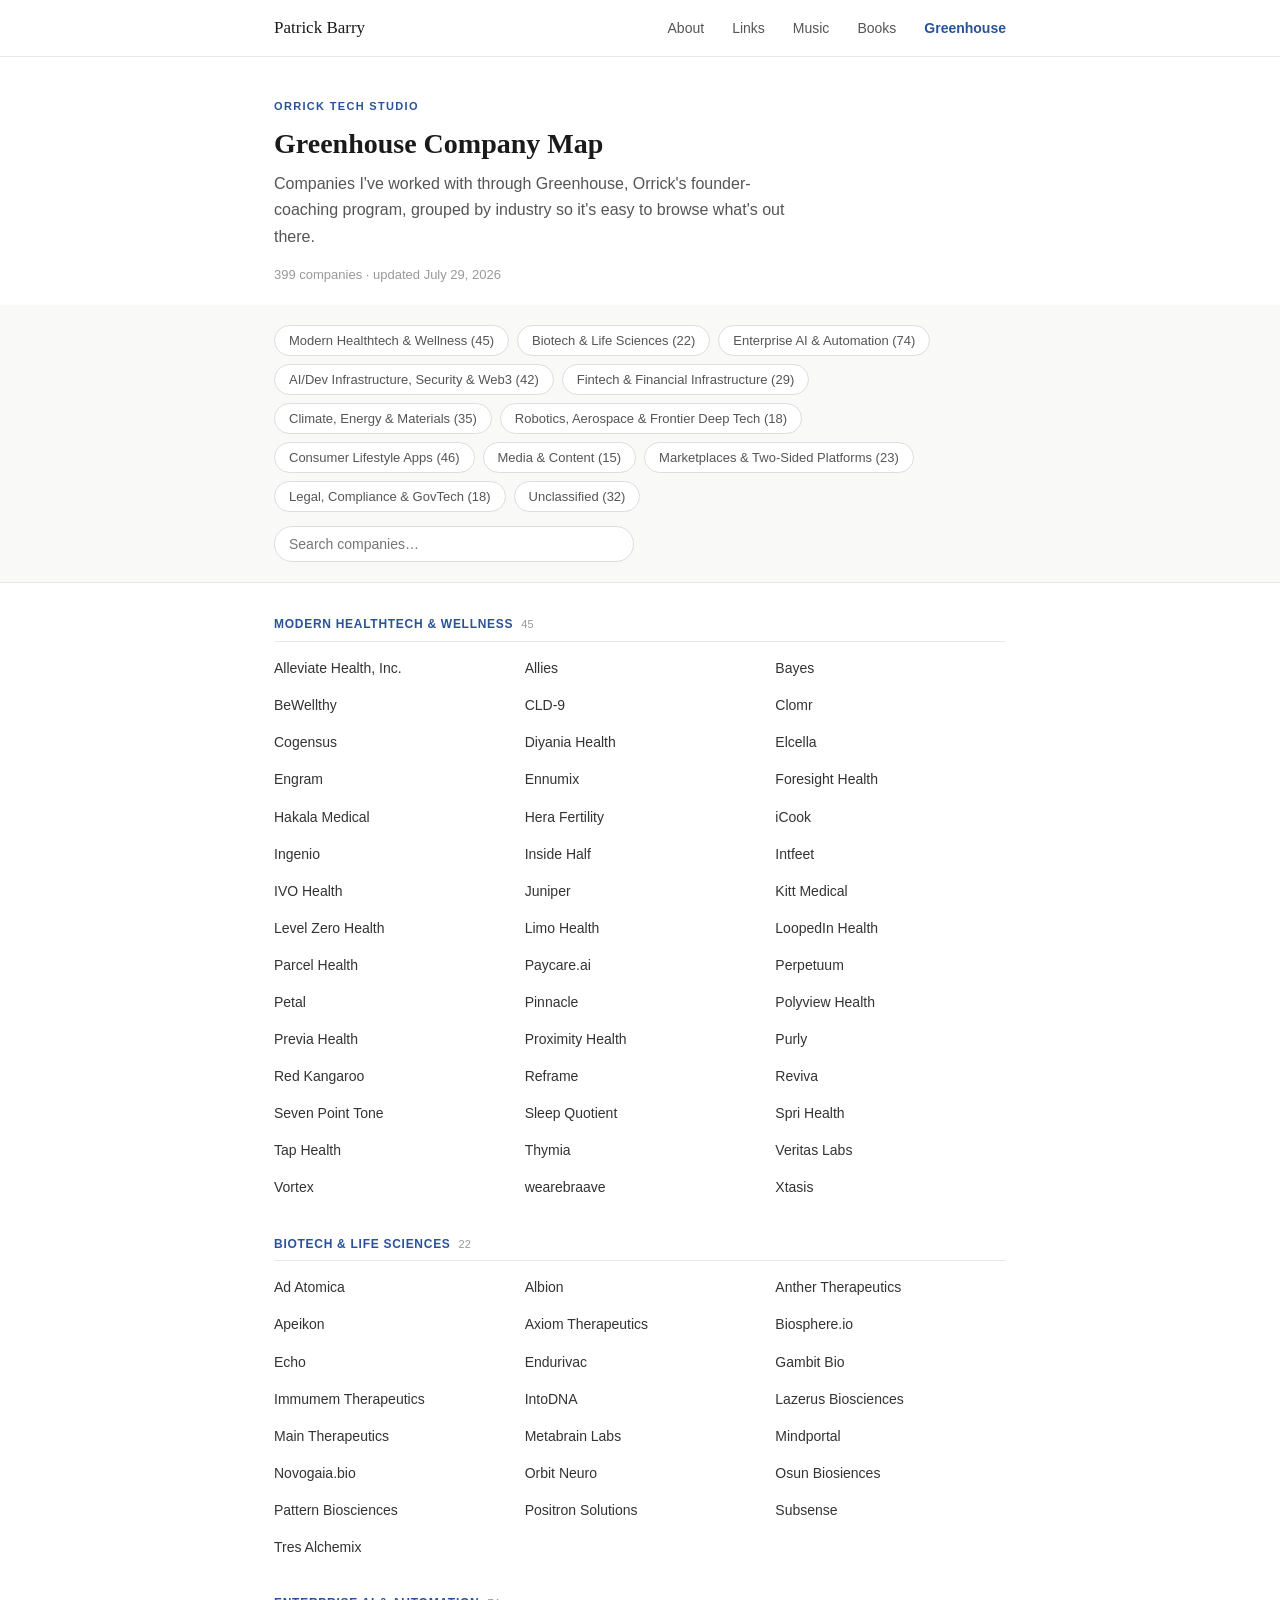
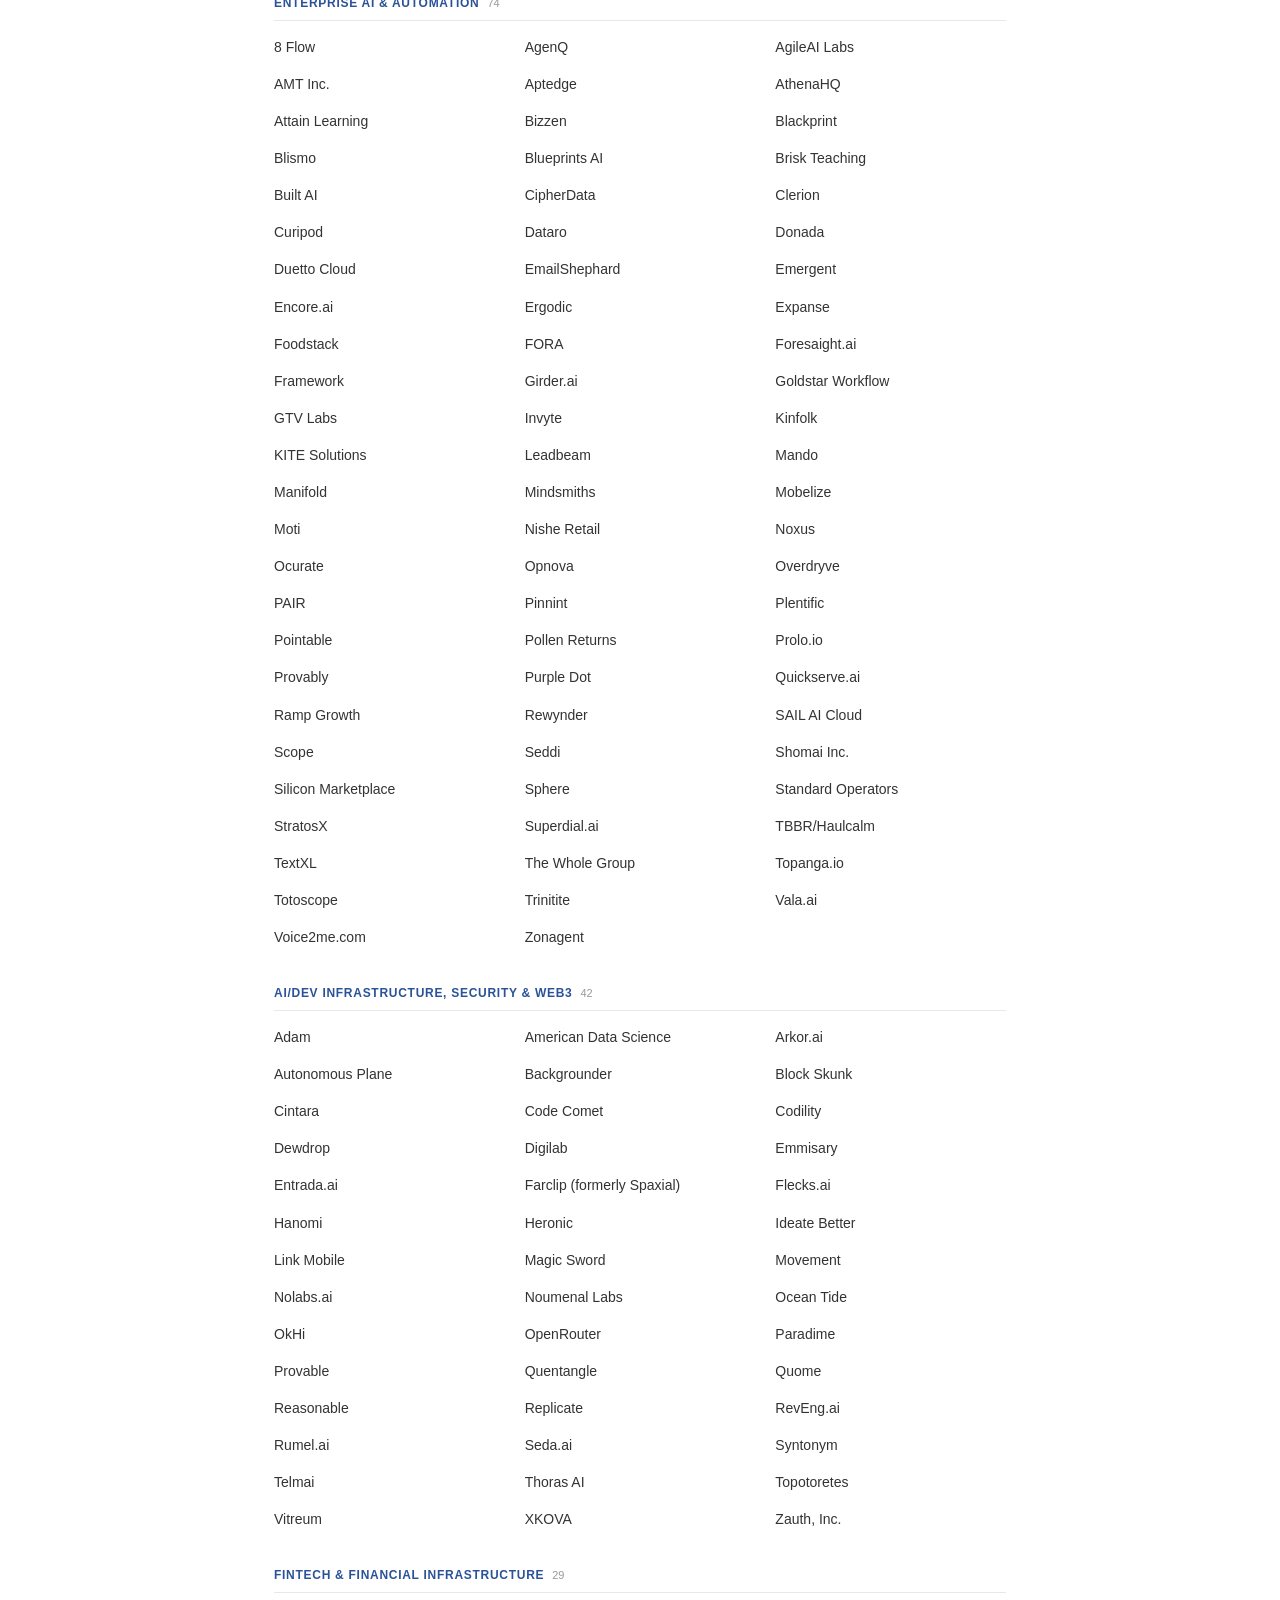
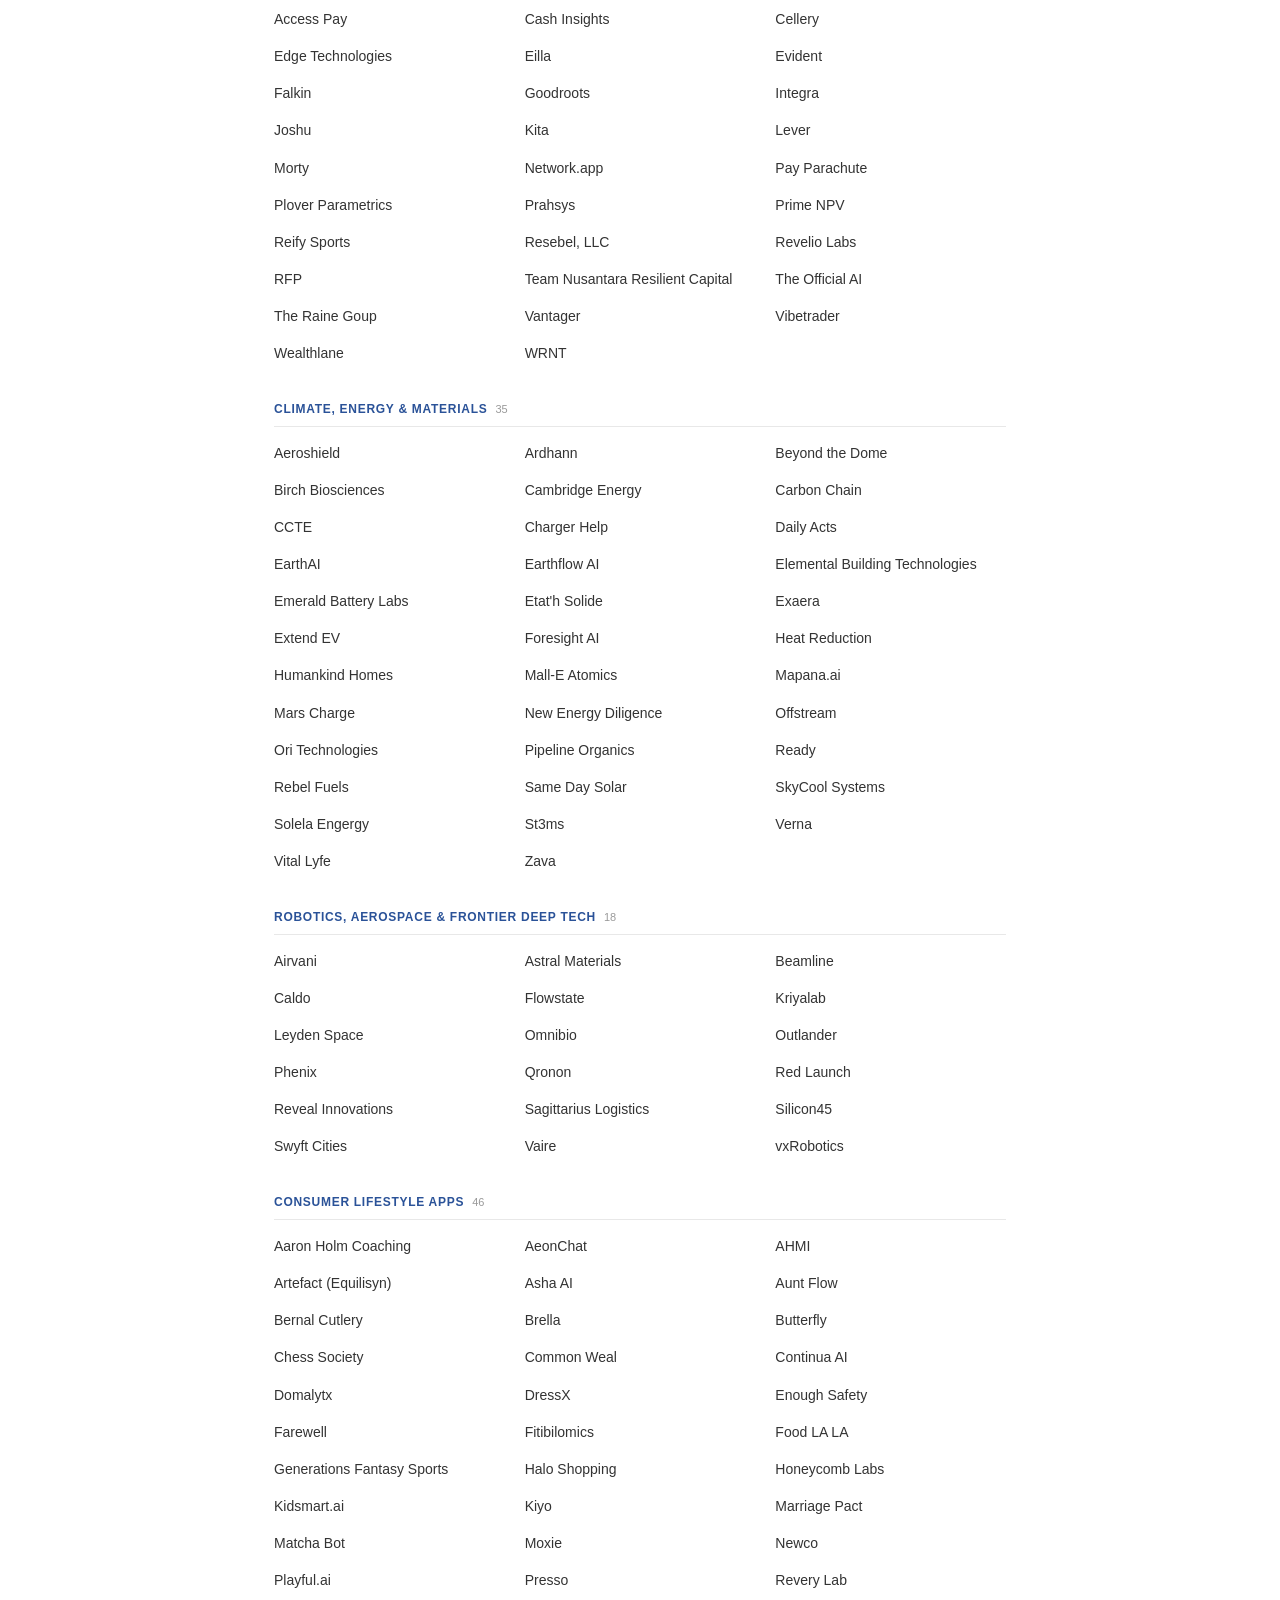
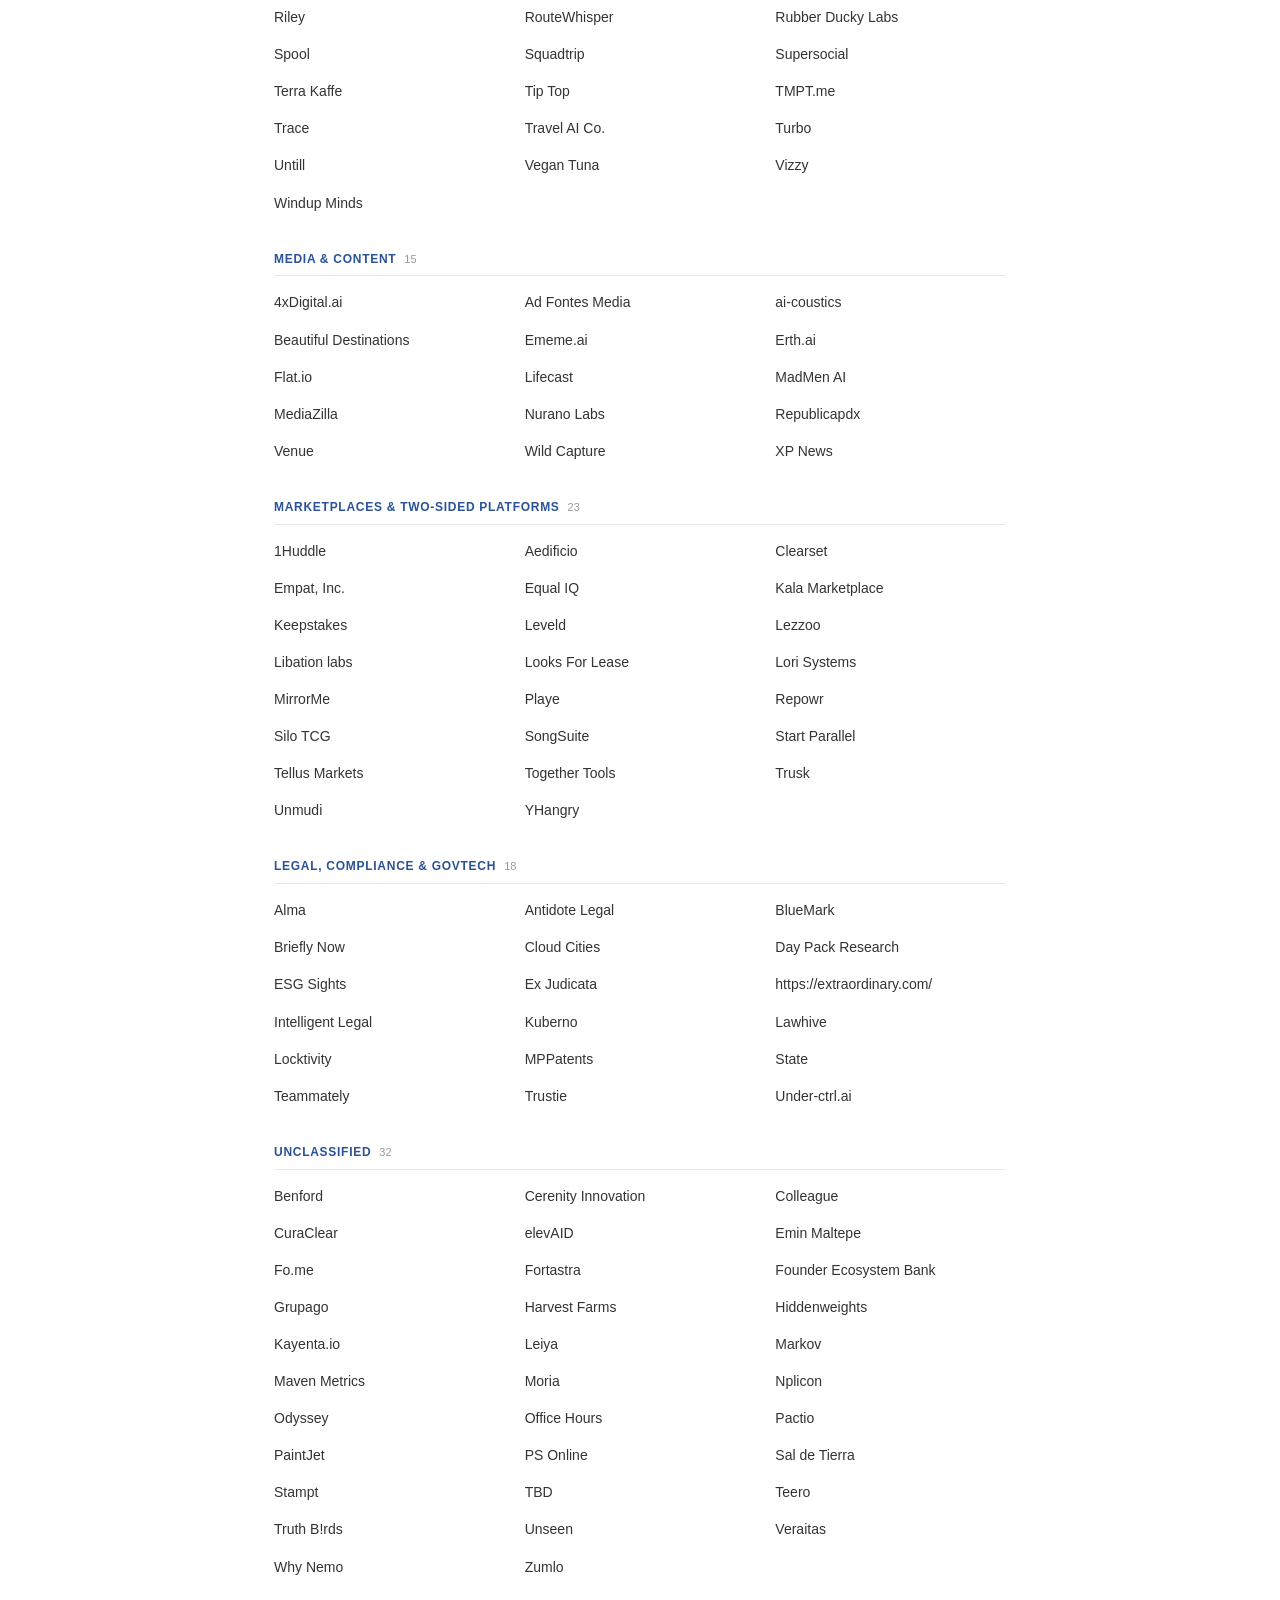
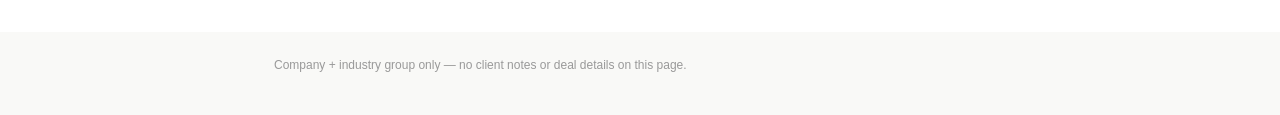
==== greenhouse.html @ a383144b "Add Greenhouse Company Map page Browsable, filterable list of Greenhouse portfolio companies by indu" ====
<!DOCTYPE html>
<html lang="en">
<head>
  <meta charset="UTF-8" />
  <meta name="viewport" content="width=device-width, initial-scale=1.0" />
  <meta name="description" content="Companies from Orrick's Greenhouse founder-coaching program, grouped by industry — maintained by Patrick Barry." />
  <title>Greenhouse Company Map — Patrick Barry</title>
  <link rel="icon" type="image/svg+xml" href="favicon.svg" />
  <link rel="stylesheet" href="css/styles.css" />
  <link rel="stylesheet" href="css/greenhouse.css" />
</head>
<body>

  <!-- ─── Navigation ──────────────────────────────────────────────────────── -->
  <nav class="site-nav">
    <div class="nav-inner">
      <a href="index.html#hero" class="nav-name">Patrick Barry</a>
      <ul class="nav-links">
        <li><a href="index.html#about">About</a></li>
        <li><a href="index.html#content-links">Links</a></li>
        <li><a href="index.html#content-music">Music</a></li>
        <li><a href="index.html#content-books">Books</a></li>
        <li><a href="greenhouse.html" class="nav-active">Greenhouse</a></li>
      </ul>
    </div>
  </nav>

  <!-- ─── Header ──────────────────────────────────────────────────────────── -->
  <section id="gh-hero">
    <div class="container">
      <p class="section-label">Orrick Tech Studio</p>
      <h1 class="section-title gh-title">Greenhouse Company Map</h1>
      <p class="gh-lede">
        Companies I've worked with through Greenhouse, Orrick's founder-coaching program,
        grouped by industry so it's easy to browse what's out there.
      </p>
      <p class="gh-meta">
        <span id="ghCount">—</span> companies &middot; updated <span id="ghUpdated">—</span>
      </p>
    </div>
  </section>

  <!-- ─── Filters ─────────────────────────────────────────────────────────── -->
  <section id="gh-filters">
    <div class="container">
      <div class="gh-pills" id="ghPills"></div>
      <input type="text" id="ghSearch" class="gh-search" placeholder="Search companies…" autocomplete="off" />
    </div>
  </section>

  <!-- ─── List ────────────────────────────────────────────────────────────── -->
  <section id="gh-list-section">
    <div class="container">
      <div id="ghList" class="gh-list"></div>
      <p id="ghEmpty" class="gh-empty" hidden>No companies match.</p>
    </div>
  </section>

  <footer class="gh-footer">
    <div class="container">
      <p>Company + industry group only — no client notes or deal details on this page.</p>
    </div>
  </footer>

  <script src="js/greenhouse.js"></script>
</body>
</html>
---- css/styles.css ----
/* ─── Reset & Base ─────────────────────────────────────────────────────────── */

*, *::before, *::after {
  box-sizing: border-box;
  margin: 0;
  padding: 0;
}

html {
  scroll-behavior: smooth;
}

body {
  font-family: -apple-system, BlinkMacSystemFont, 'Segoe UI', Helvetica, Arial, sans-serif;
  font-size: 16px;
  line-height: 1.65;
  color: #555;
  background: #ffffff;
  -webkit-font-smoothing: antialiased;
}

a {
  color: #2a5298;
  text-decoration: none;
}

a:hover {
  text-decoration: underline;
}

img {
  display: block;
  max-width: 100%;
}

/* ─── Typography ────────────────────────────────────────────────────────────── */

h1, h2, h3 {
  font-family: Georgia, 'Times New Roman', serif;
  color: #1a1a1a;
  line-height: 1.2;
}

/* ─── Layout Helpers ────────────────────────────────────────────────────────── */

.container {
  max-width: 780px;
  margin: 0 auto;
  padding: 0 24px;
}

section {
  padding: 32px 0;
}

section:nth-child(even) {
  background: #f9f9f7;
}

.section-label {
  font-size: 11px;
  font-weight: 600;
  letter-spacing: 0.12em;
  text-transform: uppercase;
  color: #2a5298;
  margin-bottom: 12px;
}

.section-title {
  font-size: 28px;
  font-family: Georgia, 'Times New Roman', serif;
  color: #1a1a1a;
  margin-bottom: 24px;
}

/* ─── Navigation ────────────────────────────────────────────────────────────── */

.site-nav {
  position: sticky;
  top: 0;
  z-index: 100;
  background: rgba(255, 255, 255, 0.95);
  backdrop-filter: blur(8px);
  -webkit-backdrop-filter: blur(8px);
  border-bottom: 1px solid #e8e8e8;
}

.nav-inner {
  max-width: 780px;
  margin: 0 auto;
  padding: 0 24px;
  height: 56px;
  display: flex;
  align-items: center;
  justify-content: space-between;
}

.nav-name {
  font-family: Georgia, 'Times New Roman', serif;
  font-size: 17px;
  color: #1a1a1a;
  font-weight: normal;
  text-decoration: none;
}

.nav-name:hover {
  text-decoration: none;
  color: #2a5298;
}

.nav-links {
  display: flex;
  gap: 28px;
  list-style: none;
}

.nav-links a {
  font-size: 14px;
  color: #555;
  text-decoration: none;
  transition: color 0.15s;
}

.nav-links a:hover {
  color: #2a5298;
  text-decoration: none;
}

/* ─── Hero ──────────────────────────────────────────────────────────────────── */

#hero {
  background: #ffffff;
  padding: 40px 0 28px;
}

.hero-inner {
  max-width: 780px;
  margin: 0 auto;
  padding: 0 24px;
  display: flex;
  align-items: center;
  gap: 48px;
}

.hero-photo {
  width: 140px;
  height: 140px;
  border-radius: 50%;
  object-fit: cover;
  object-position: top center;
  flex-shrink: 0;
  border: 3px solid #e8e8e8;
}

.hero-text h1 {
  font-size: 42px;
  font-family: Georgia, 'Times New Roman', serif;
  color: #1a1a1a;
  margin-bottom: 8px;
  font-weight: normal;
}

.hero-tagline {
  font-size: 18px;
  color: #2a5298;
  font-style: italic;
  margin-bottom: 12px;
  font-family: Georgia, 'Times New Roman', serif;
}

.hero-role {
  font-size: 15px;
  color: #777;
  margin-bottom: 20px;
}

.hero-links {
  display: flex;
  gap: 16px;
  flex-wrap: wrap;
}

.btn {
  display: inline-flex;
  align-items: center;
  gap: 6px;
  padding: 8px 18px;
  border-radius: 6px;
  font-size: 14px;
  font-weight: 500;
  text-decoration: none;
  transition: all 0.15s;
  cursor: pointer;
  border: none;
}

.btn-primary {
  background: #2a5298;
  color: #ffffff;
}

.btn-primary:hover {
  background: #1e3d72;
  text-decoration: none;
  color: #ffffff;
}

.btn-outline {
  background: transparent;
  color: #2a5298;
  border: 1px solid #2a5298;
}

.btn-outline:hover {
  background: #2a5298;
  color: #ffffff;
  text-decoration: none;
}

.btn-qr {
  background: transparent;
  color: #2a5298;
  border: 1px dashed #2a5298;
  font-family: inherit;
}

.btn-qr:hover {
  background: #2a5298;
  color: #ffffff;
  border-style: solid;
}

/* ─── QR Modal ───────────────────────────────────────────────────────────────── */

.qr-overlay {
  position: fixed;
  inset: 0;
  background: rgba(0, 0, 0, 0.55);
  display: flex;
  align-items: center;
  justify-content: center;
  z-index: 1000;
}

.qr-overlay[hidden] { display: none; }

.qr-modal {
  background: #fff;
  border-radius: 12px;
  padding: 28px 32px 24px;
  display: flex;
  flex-direction: column;
  align-items: center;
  gap: 14px;
  position: relative;
  box-shadow: 0 16px 48px rgba(0,0,0,0.22);
}

.qr-close {
  position: absolute;
  top: 10px;
  right: 14px;
  background: none;
  border: none;
  font-size: 16px;
  color: #aaa;
  cursor: pointer;
  line-height: 1;
  padding: 4px;
}

.qr-close:hover { color: #333; }

.qr-label {
  font-size: 13px;
  color: #888;
  letter-spacing: 0.02em;
}

/* ─── About ─────────────────────────────────────────────────────────────────── */

#about p {
  font-size: 16px;
  line-height: 1.8;
  color: #555;
  margin-bottom: 18px;
  max-width: 680px;
}

#about p:last-child {
  margin-bottom: 0;
}

/* ─── Current Work ──────────────────────────────────────────────────────────── */

.work-card {
  background: #ffffff;
  border: 1px solid #e8e8e8;
  border-radius: 10px;
  padding: 32px;
  max-width: 620px;
}

.work-card-title {
  font-family: Georgia, 'Times New Roman', serif;
  font-size: 22px;
  color: #1a1a1a;
  margin-bottom: 6px;
}

.work-card-subtitle {
  font-size: 14px;
  color: #2a5298;
  margin-bottom: 16px;
  font-weight: 500;
}

.work-card-body {
  font-size: 15px;
  line-height: 1.75;
  color: #555;
  margin-bottom: 20px;
}

.work-stats {
  display: flex;
  gap: 32px;
  margin-bottom: 24px;
  flex-wrap: wrap;
}

.stat {
  text-align: left;
}

.stat-number {
  font-family: Georgia, 'Times New Roman', serif;
  font-size: 24px;
  color: #1a1a1a;
  line-height: 1;
  margin-bottom: 2px;
}

.stat-label {
  font-size: 12px;
  color: #999;
  text-transform: uppercase;
  letter-spacing: 0.05em;
}

/* ─── Career Timeline ───────────────────────────────────────────────────────── */

.timeline {
  position: relative;
  max-width: 620px;
}

.timeline::before {
  content: '';
  position: absolute;
  left: 7px;
  top: 8px;
  bottom: 8px;
  width: 1px;
  background: #e8e8e8;
}

.timeline-item {
  display: flex;
  gap: 24px;
  margin-bottom: 32px;
  position: relative;
}

.timeline-item:last-child {
  margin-bottom: 0;
}

.timeline-dot {
  width: 15px;
  height: 15px;
  border-radius: 50%;
  background: #ffffff;
  border: 2px solid #2a5298;
  flex-shrink: 0;
  margin-top: 3px;
  position: relative;
  z-index: 1;
}

.timeline-dot.current {
  background: #2a5298;
}

.timeline-content {
  padding-top: 0;
}

.timeline-item {
  cursor: pointer;
}

.timeline-header {
  display: flex;
  align-items: baseline;
  gap: 6px;
  margin-bottom: 2px;
}

.timeline-role {
  font-size: 15px;
  font-weight: 600;
  color: #1a1a1a;
}

.timeline-arrow {
  font-size: 10px;
  color: #bbb;
  transition: transform 0.2s ease;
  display: inline-block;
  flex-shrink: 0;
}

.timeline-item.open .timeline-arrow {
  transform: rotate(90deg);
  color: #2a5298;
}

.timeline-company {
  font-size: 14px;
  color: #2a5298;
  margin-bottom: 3px;
}

.timeline-period {
  font-size: 13px;
  color: #aaa;
  margin-bottom: 0;
}

.timeline-detail {
  display: none;
  margin-top: 8px;
}

.timeline-item.open .timeline-detail {
  display: block;
}

.timeline-note {
  font-size: 14px;
  color: #777;
  line-height: 1.6;
}

/* Education section divider */
.timeline-divider {
  font-size: 11px;
  font-weight: 600;
  letter-spacing: 0.08em;
  text-transform: uppercase;
  color: #bbb;
  margin: 8px 0 24px 39px;
}

/* Education dots — lighter style */
.timeline-dot-edu {
  background: #ffffff;
  border-color: #bbb;
}

/* Collapsed state — hide career items 4+ and all education */
.timeline-collapsed .timeline-item:nth-child(n+4) {
  display: none;
}

.timeline-collapsed .timeline-divider {
  display: none;
}

.timeline-toggle {
  background: none;
  border: none;
  padding: 12px 0 0;
  font-size: 13px;
  color: #2a5298;
  cursor: pointer;
  font-family: -apple-system, BlinkMacSystemFont, 'Segoe UI', Helvetica, Arial, sans-serif;
  font-weight: 500;
}

.timeline-toggle:hover {
  text-decoration: underline;
}

/* ─── Content section (editorial grid) ────────────────────────────────────── */

/* Mobile section-jump pills */
.section-jump {
  display: none;
  gap: 8px;
  margin-bottom: 28px;
  overflow-x: auto;
  -webkit-overflow-scrolling: touch;
  padding-bottom: 2px;
  scroll-snap-type: x mandatory;
}
.section-jump::-webkit-scrollbar { display: none; }

.jump-pill {
  display: inline-flex;
  align-items: center;
  gap: 5px;
  padding: 7px 14px;
  border-radius: 20px;
  border: 1px solid #ddd;
  background: #fff;
  font-size: 13px;
  font-weight: 500;
  color: #555;
  white-space: nowrap;
  text-decoration: none;
  flex-shrink: 0;
  transition: border-color .15s, color .15s;
  scroll-snap-align: start;
}
.jump-pill:hover { border-color: #2a5298; color: #2a5298; text-decoration: none; }

@media (max-width: 720px) {
  .section-jump { display: flex; }
}

/* Link hero */
.link-hero {
  padding: 28px 0 24px;
  border-bottom: 2px solid #1a1a1a;
  margin-bottom: 36px;
}
.link-hero-kicker {
  font-size: 11px;
  font-weight: 600;
  letter-spacing: .08em;
  text-transform: uppercase;
  color: #2a5298;
  margin-bottom: 8px;
}
.link-hero-title {
  font-family: Georgia, 'Times New Roman', serif;
  font-size: 26px;
  line-height: 1.25;
  margin-bottom: 10px;
  max-width: 680px;
}
.link-hero-title a {
  color: #1a1a1a;
}
.link-hero-title a:hover {
  color: #2a5298;
  text-decoration: none;
}
.link-hero-desc {
  font-size: 15px;
  color: #666;
  line-height: 1.6;
  max-width: 560px;
  margin-bottom: 8px;
  font-style: italic;
}
.link-hero-meta {
  font-size: 12px;
  color: #bbb;
}

/* Three-column content grid */
.content-grid {
  display: grid;
  grid-template-columns: 5fr 3fr 3fr;
  gap: 0 48px;
}

.content-col-side {
  border-left: 1px solid #e8e8e8;
  padding-left: 48px;
}

.section-title-sm {
  font-family: Georgia, 'Times New Roman', serif;
  font-size: 18px;
  color: #1a1a1a;
  margin-bottom: 20px;
}

@media (max-width: 720px) {
  .content-grid {
    grid-template-columns: 1fr;
    gap: 40px 0;
  }
  .content-col-side {
    border-left: none;
    padding-left: 0;
    border-top: 1px solid #e8e8e8;
    padding-top: 32px;
  }
  .link-hero-title { font-size: 20px; }
}

/* Album art grid */
.album-art-grid {
  display: grid;
  grid-template-columns: repeat(2, 1fr);
  gap: 5px;
  margin-bottom: 12px;
}
.album-art-cell {
  position: relative;
  aspect-ratio: 1;
  overflow: hidden;
  border-radius: 3px;
  display: block;
}
.album-art-cell img {
  width: 100%;
  height: 100%;
  object-fit: cover;
  display: block;
}
.album-art-placeholder {
  width: 100%;
  height: 100%;
  background: #eee;
  display: flex;
  align-items: center;
  justify-content: center;
  font-size: 20px;
  color: #aaa;
}
.album-art-hover {
  position: absolute;
  inset: 0;
  background: rgba(0,0,0,.72);
  opacity: 0;
  transition: opacity .15s;
  display: flex;
  flex-direction: column;
  justify-content: flex-end;
  padding: 8px;
}
.album-art-cell:hover .album-art-hover { opacity: 1; }
.album-art-track {
  font-size: 11px;
  font-weight: 600;
  color: #fff;
  line-height: 1.3;
  display: block;
}
.album-art-artist {
  font-size: 10px;
  color: #ccc;
  display: block;
}

/* Music range switcher */
.music-range-switcher {
  display: flex;
  align-items: center;
  gap: 6px;
  flex-wrap: wrap;
  margin-top: 4px;
}
.music-range-btn {
  background: none;
  border: none;
  font-size: 12px;
  color: #aaa;
  cursor: pointer;
  padding: 0;
  font-family: inherit;
  transition: color .15s;
}
.music-range-btn:hover { color: #2a5298; }
.music-range-btn.active { color: #1a1a1a; font-weight: 600; }
.music-range-sep { font-size: 11px; color: #ddd; }

/* Books library CTA */
.bookish-link {
  display: inline-block;
  margin-top: 16px;
  font-size: 13px;
  color: #2a5298;
  border: 1px solid #2a5298;
  border-radius: 5px;
  padding: 8px 14px;
  transition: background .15s, color .15s;
}
.bookish-link:hover {
  background: #2a5298;
  color: #fff;
  text-decoration: none;
}

/* ─── Links ─────────────────────────────────────────────────────────────────── */

.links-collapsed .link-item:nth-child(n+6) {
  display: none;
}

.links-toggle {
  background: none;
  border: none;
  padding: 12px 0 0;
  font-size: 13px;
  color: #2a5298;
  cursor: pointer;
  font-family: -apple-system, BlinkMacSystemFont, 'Segoe UI', Helvetica, Arial, sans-serif;
  font-weight: 500;
}

.links-toggle:hover {
  text-decoration: underline;
}

.links-list {
  display: flex;
  flex-direction: column;
  gap: 0;
  max-width: 620px;
}

.link-item {
  display: flex;
  align-items: flex-start;
  gap: 16px;
  padding: 20px 0;
  border-bottom: 1px solid #e8e8e8;
}

.links-list .link-item:first-child {
  border-top: 1px solid #e8e8e8;
}

.link-body {
  flex: 1;
  min-width: 0;
}

.link-title {
  font-size: 15px;
  font-weight: 600;
  color: #2a5298;
  text-decoration: none;
  display: block;
  margin-bottom: 3px;
}

.link-title:hover {
  text-decoration: underline;
}

.link-description {
  font-size: 14px;
  color: #777;
  line-height: 1.5;
}

.link-meta {
  display: flex;
  align-items: center;
  gap: 10px;
  flex-shrink: 0;
  padding-top: 2px;
}

.link-date {
  font-size: 12px;
  color: #bbb;
  white-space: nowrap;
}

.link-tag {
  font-size: 11px;
  font-weight: 600;
  letter-spacing: 0.06em;
  text-transform: uppercase;
  padding: 2px 8px;
  border-radius: 20px;
  background: #eef1f8;
  color: #2a5298;
  white-space: nowrap;
}

.links-empty {
  font-size: 15px;
  color: #aaa;
  font-style: italic;
  padding: 16px 0;
}

/* ─── Books ─────────────────────────────────────────────────────────────────── */

.books-grid {
  display: grid;
  grid-template-columns: repeat(auto-fill, minmax(110px, 1fr));
  gap: 20px;
  margin-bottom: 24px;
}

.book-item {
  display: flex;
  flex-direction: column;
  gap: 8px;
  text-decoration: none;
  color: inherit;
}

.book-cover-wrap {
  width: 100%;
  aspect-ratio: 2 / 3;
  border-radius: 4px;
  overflow: hidden;
  background: #f0ebe3;
  box-shadow: 2px 3px 10px rgba(0,0,0,0.15);
  flex-shrink: 0;
}

.book-cover-wrap img {
  width: 100%;
  height: 100%;
  object-fit: cover;
  display: block;
}

.book-cover-placeholder {
  width: 100%;
  height: 100%;
  display: flex;
  align-items: center;
  justify-content: center;
  font-size: 28px;
  color: #c8b89a;
  background: #f5efe6;
}

.book-info {
  flex: 1;
}

.book-title {
  font-size: 11px;
  font-weight: 600;
  color: #1a1a1a;
  line-height: 1.35;
  margin-bottom: 2px;
}

.book-author {
  font-size: 10px;
  color: #999;
  line-height: 1.3;
}

.book-genre {
  font-size: 9px;
  text-transform: uppercase;
  letter-spacing: 0.05em;
  color: #2a5298;
  font-weight: 600;
  margin-top: 2px;
}

.books-library-link {
  display: inline-block;
  font-size: 13px;
  color: #2a5298;
  text-decoration: none;
  font-weight: 500;
}

.books-library-link:hover {
  text-decoration: underline;
}

/* ─── Footer ────────────────────────────────────────────────────────────────── */

.site-footer {
  background: #1a1a1a;
  color: #888;
  padding: 32px 0;
}

.footer-inner {
  max-width: 780px;
  margin: 0 auto;
  padding: 0 24px;
  display: flex;
  align-items: center;
  justify-content: space-between;
  flex-wrap: wrap;
  gap: 12px;
}

.footer-links {
  display: flex;
  gap: 20px;
}

.footer-links a {
  color: #888;
  font-size: 14px;
  text-decoration: none;
  transition: color 0.15s;
}

.footer-links a:hover {
  color: #cccccc;
  text-decoration: none;
}

.footer-copy {
  font-size: 13px;
  color: #666;
}

/* ─── Listening / Spotify ──────────────────────────────────────────────────── */

/* Time-range tabs */
.spotify-tabs {
  display: flex;
  gap: 0;
  margin-bottom: 28px;
  border-bottom: 1px solid #e8e8e8;
  max-width: 560px;
}

.spotify-tab {
  background: none;
  border: none;
  border-bottom: 2px solid transparent;
  padding: 8px 18px 10px;
  font-size: 13px;
  font-weight: 500;
  color: #aaa;
  cursor: pointer;
  margin-bottom: -1px;
  transition: color 0.15s, border-color 0.15s;
  font-family: -apple-system, BlinkMacSystemFont, 'Segoe UI', Helvetica, Arial, sans-serif;
}

.spotify-tab:hover {
  color: #555;
}

.spotify-tab.active {
  color: #2a5298;
  border-bottom-color: #2a5298;
}

.spotify-loading,
.spotify-pending {
  font-size: 14px;
  color: #aaa;
  font-style: italic;
  padding: 8px 0;
}

/* Tracks list */
.spotify-tracks {
  max-width: 560px;
  margin-bottom: 36px;
}

.spotify-track {
  display: flex;
  align-items: center;
  gap: 14px;
  padding: 10px 0;
  border-bottom: 1px solid #f0f0f0;
  text-decoration: none;
}

.spotify-tracks .spotify-track:first-child {
  border-top: 1px solid #f0f0f0;
}

.spotify-track:hover {
  opacity: 0.8;
  text-decoration: none;
}

.track-num {
  font-size: 12px;
  color: #ccc;
  width: 16px;
  text-align: right;
  flex-shrink: 0;
}

.track-art {
  width: 44px;
  height: 44px;
  border-radius: 4px;
  object-fit: cover;
  flex-shrink: 0;
  background: #f0f0f0;
}

.track-info {
  flex: 1;
  min-width: 0;
}

.track-name {
  display: block;
  font-size: 14px;
  font-weight: 600;
  color: #1a1a1a;
  white-space: nowrap;
  overflow: hidden;
  text-overflow: ellipsis;
}

.track-artist {
  display: block;
  font-size: 13px;
  color: #999;
  white-space: nowrap;
  overflow: hidden;
  text-overflow: ellipsis;
}

/* Artists grid */
.spotify-artists-label {
  font-size: 11px;
  font-weight: 600;
  letter-spacing: 0.1em;
  text-transform: uppercase;
  color: #bbb;
  margin-bottom: 16px;
}

.spotify-artists {
  display: flex;
  flex-wrap: wrap;
  gap: 20px;
  max-width: 560px;
  margin-bottom: 20px;
}

.spotify-artist {
  display: flex;
  flex-direction: column;
  align-items: center;
  gap: 8px;
  text-decoration: none;
  width: 72px;
}

.spotify-artist:hover {
  opacity: 0.8;
  text-decoration: none;
}

.artist-photo {
  width: 60px;
  height: 60px;
  border-radius: 50%;
  object-fit: cover;
  background: #f0f0f0;
}

.artist-name {
  font-size: 12px;
  color: #555;
  text-align: center;
  line-height: 1.3;
  word-break: break-word;
}

/* Footer row */
.spotify-footer {
  display: flex;
  align-items: center;
  gap: 10px;
  margin-top: 8px;
}

.spotify-updated {
  font-size: 12px;
  color: #bbb;
}

.spotify-logo {
  display: inline-flex;
  align-items: center;
  gap: 5px;
  font-size: 12px;
  color: #1DB954;
  text-decoration: none;
  font-weight: 500;
}

.spotify-logo:hover {
  text-decoration: none;
  opacity: 0.8;
}

/* ─── Responsive ────────────────────────────────────────────────────────────── */

@media (max-width: 600px) {
  .hero-inner {
    flex-direction: column;
    align-items: flex-start;
    gap: 24px;
  }

  .hero-photo {
    width: 100px;
    height: 100px;
  }

  .hero-text h1 {
    font-size: 32px;
  }

  .nav-links {
    gap: 16px;
  }

  .nav-links a {
    font-size: 13px;
  }

  .work-stats {
    gap: 20px;
  }

  .books-card {
    flex-direction: column;
    gap: 12px;
  }

  .link-meta {
    flex-direction: column;
    align-items: flex-end;
    gap: 4px;
  }

  .footer-inner {
    flex-direction: column;
    align-items: flex-start;
  }
}
---- css/greenhouse.css ----
/* ─── Greenhouse Company Map — page-specific styles ─────────────────────────
   Extends css/styles.css; reuses its tokens (Georgia headings, #2a5298
   accent, #555 body text, .jump-pill, .container, .section-label). */

.nav-links a.nav-active {
  color: #2a5298;
  font-weight: 600;
}

#gh-hero {
  background: #ffffff;
  padding: 40px 0 20px;
}

.gh-title {
  margin-bottom: 10px;
}

.gh-lede {
  max-width: 60ch;
  color: #555;
  margin-bottom: 14px;
}

.gh-meta {
  font-size: 13px;
  color: #999;
}

#gh-filters {
  background: #f9f9f7;
  padding: 20px 0;
  position: sticky;
  top: 56px;
  z-index: 50;
  border-bottom: 1px solid #e8e8e8;
}

.gh-pills {
  display: flex;
  flex-wrap: wrap;
  gap: 8px;
  margin-bottom: 14px;
}

.gh-pills .jump-pill {
  cursor: pointer;
  background: #fff;
}

.gh-pills .jump-pill.active {
  background: #2a5298;
  border-color: #2a5298;
  color: #fff;
}

.gh-search {
  width: 100%;
  max-width: 360px;
  font-family: inherit;
  font-size: 14px;
  color: #1a1a1a;
  padding: 9px 14px;
  border: 1px solid #ddd;
  border-radius: 20px;
  background: #fff;
  outline: none;
}

.gh-search:focus {
  border-color: #2a5298;
}

#gh-list-section {
  padding: 32px 0 48px;
  background: #ffffff;
}

.gh-group {
  margin-bottom: 30px;
}

.gh-group:last-child {
  margin-bottom: 0;
}

.gh-group-title {
  font-size: 12px;
  font-weight: 600;
  letter-spacing: 0.06em;
  text-transform: uppercase;
  color: #2a5298;
  margin-bottom: 10px;
  padding-bottom: 6px;
  border-bottom: 1px solid #e8e8e8;
  display: flex;
  align-items: baseline;
  gap: 8px;
}

.gh-group-count {
  font-size: 11px;
  font-weight: 400;
  color: #999;
  text-transform: none;
  letter-spacing: normal;
}

.gh-company-grid {
  display: grid;
  grid-template-columns: repeat(auto-fill, minmax(200px, 1fr));
  gap: 4px 20px;
}

.gh-company {
  font-size: 14px;
  color: #333;
  padding: 5px 0;
}

.gh-empty {
  color: #999;
  font-size: 14px;
  padding: 24px 0;
}

.gh-footer {
  padding: 24px 0 40px;
  background: #f9f9f7;
}

.gh-footer p {
  font-size: 12px;
  color: #999;
}

@media (max-width: 720px) {
  #gh-filters { top: 0; }
  .gh-company-grid { grid-template-columns: 1fr 1fr; }
}
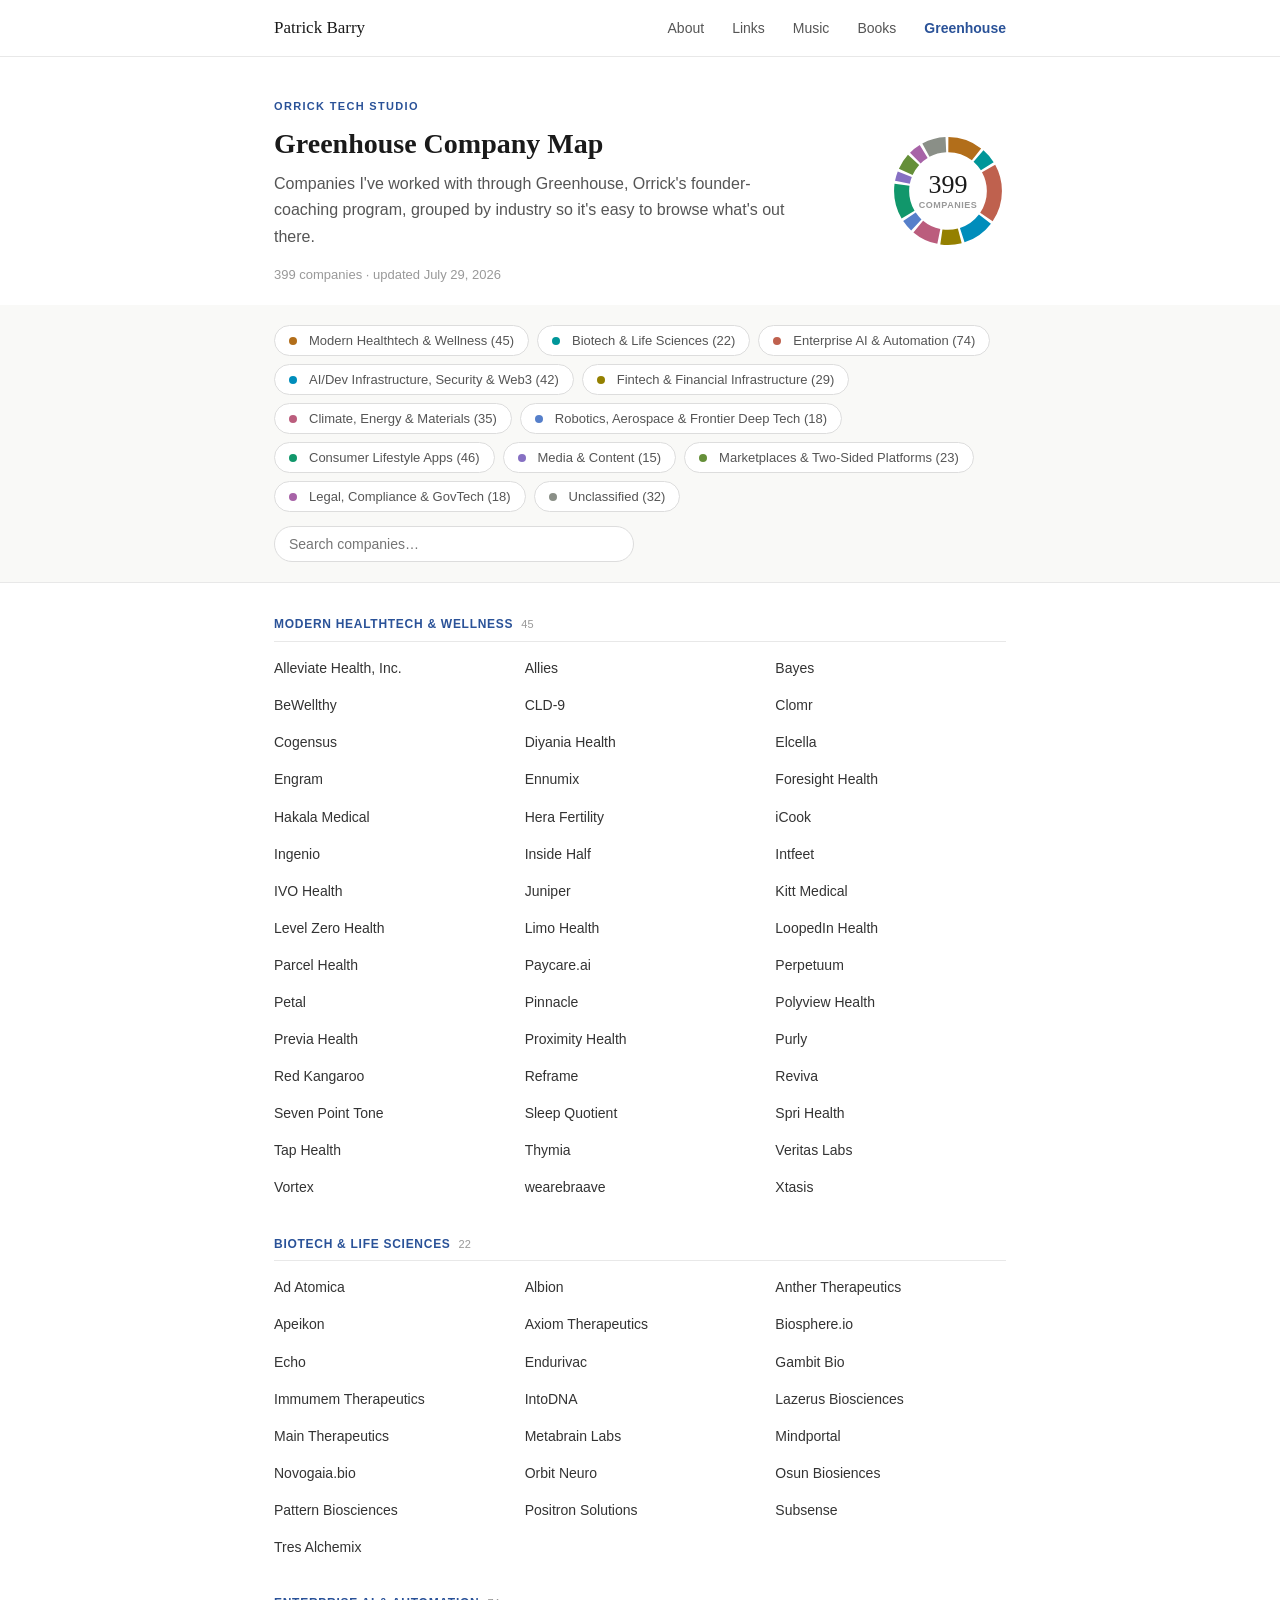
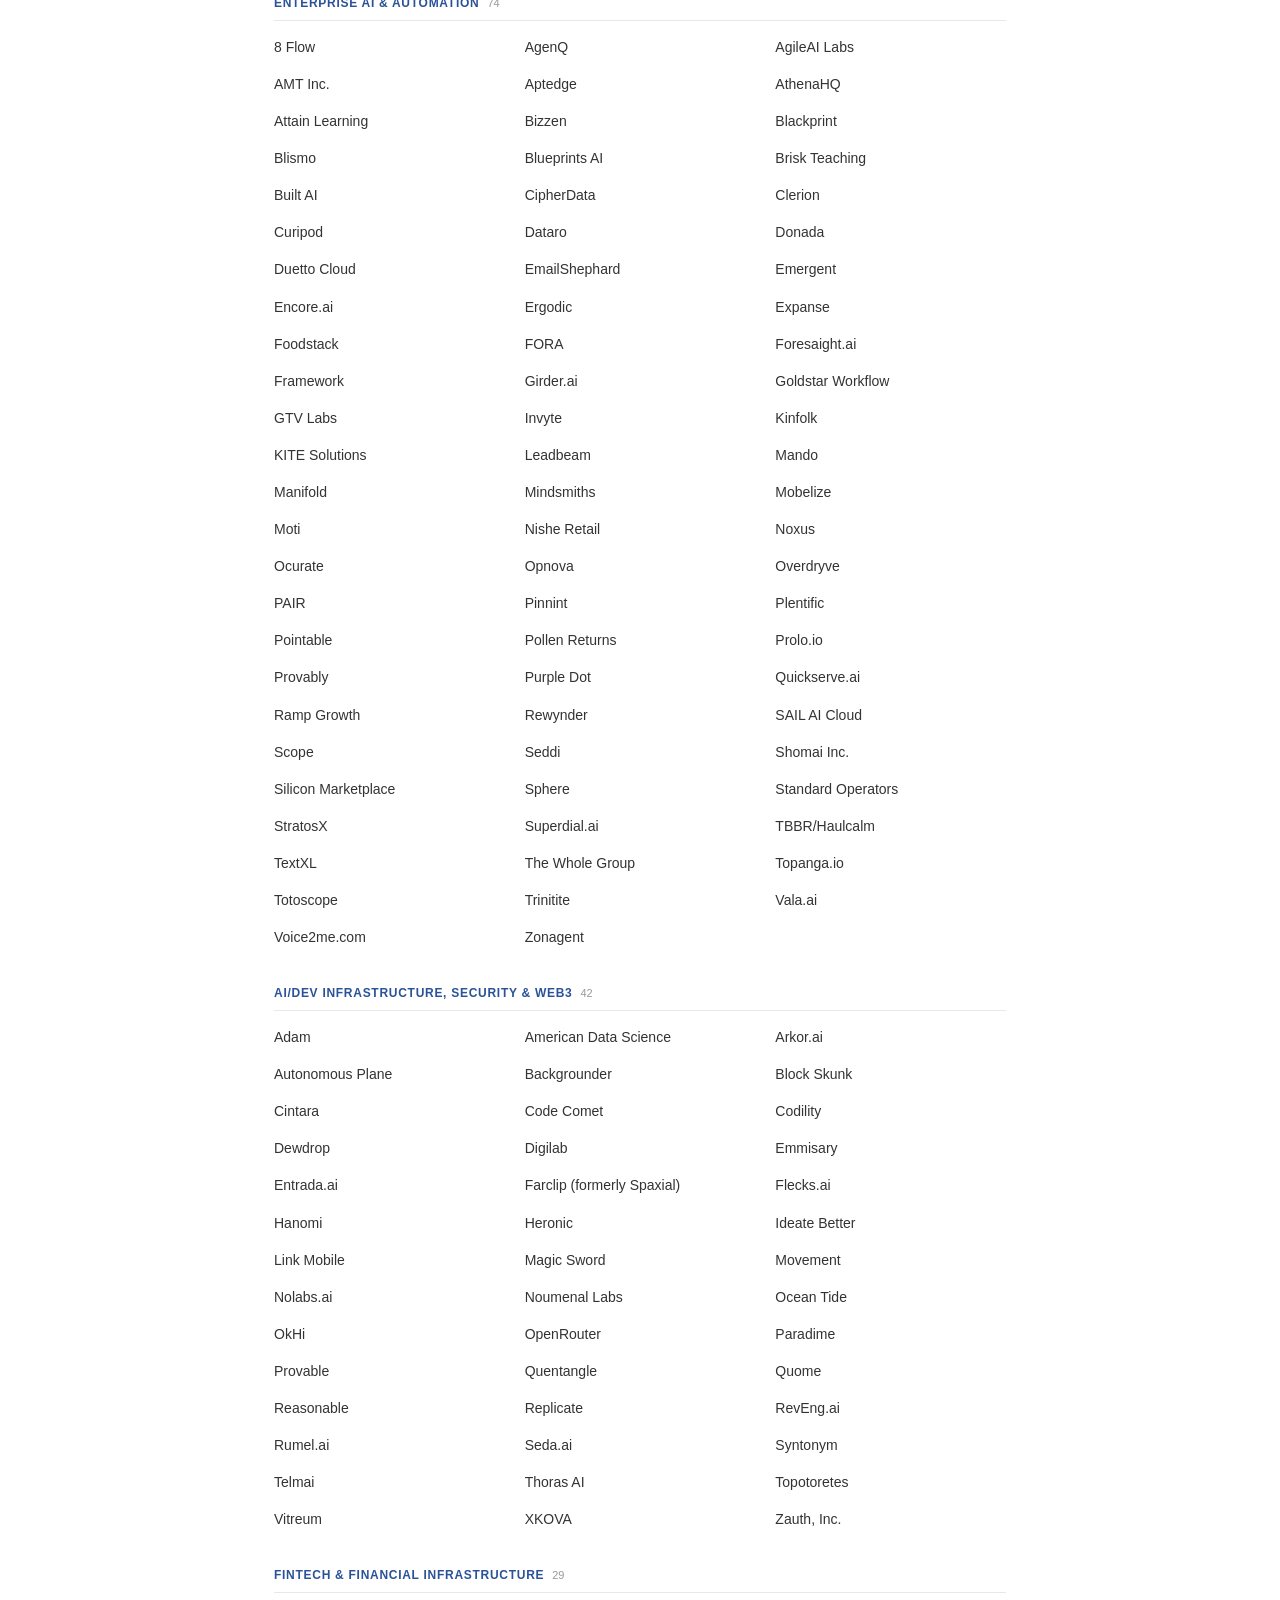
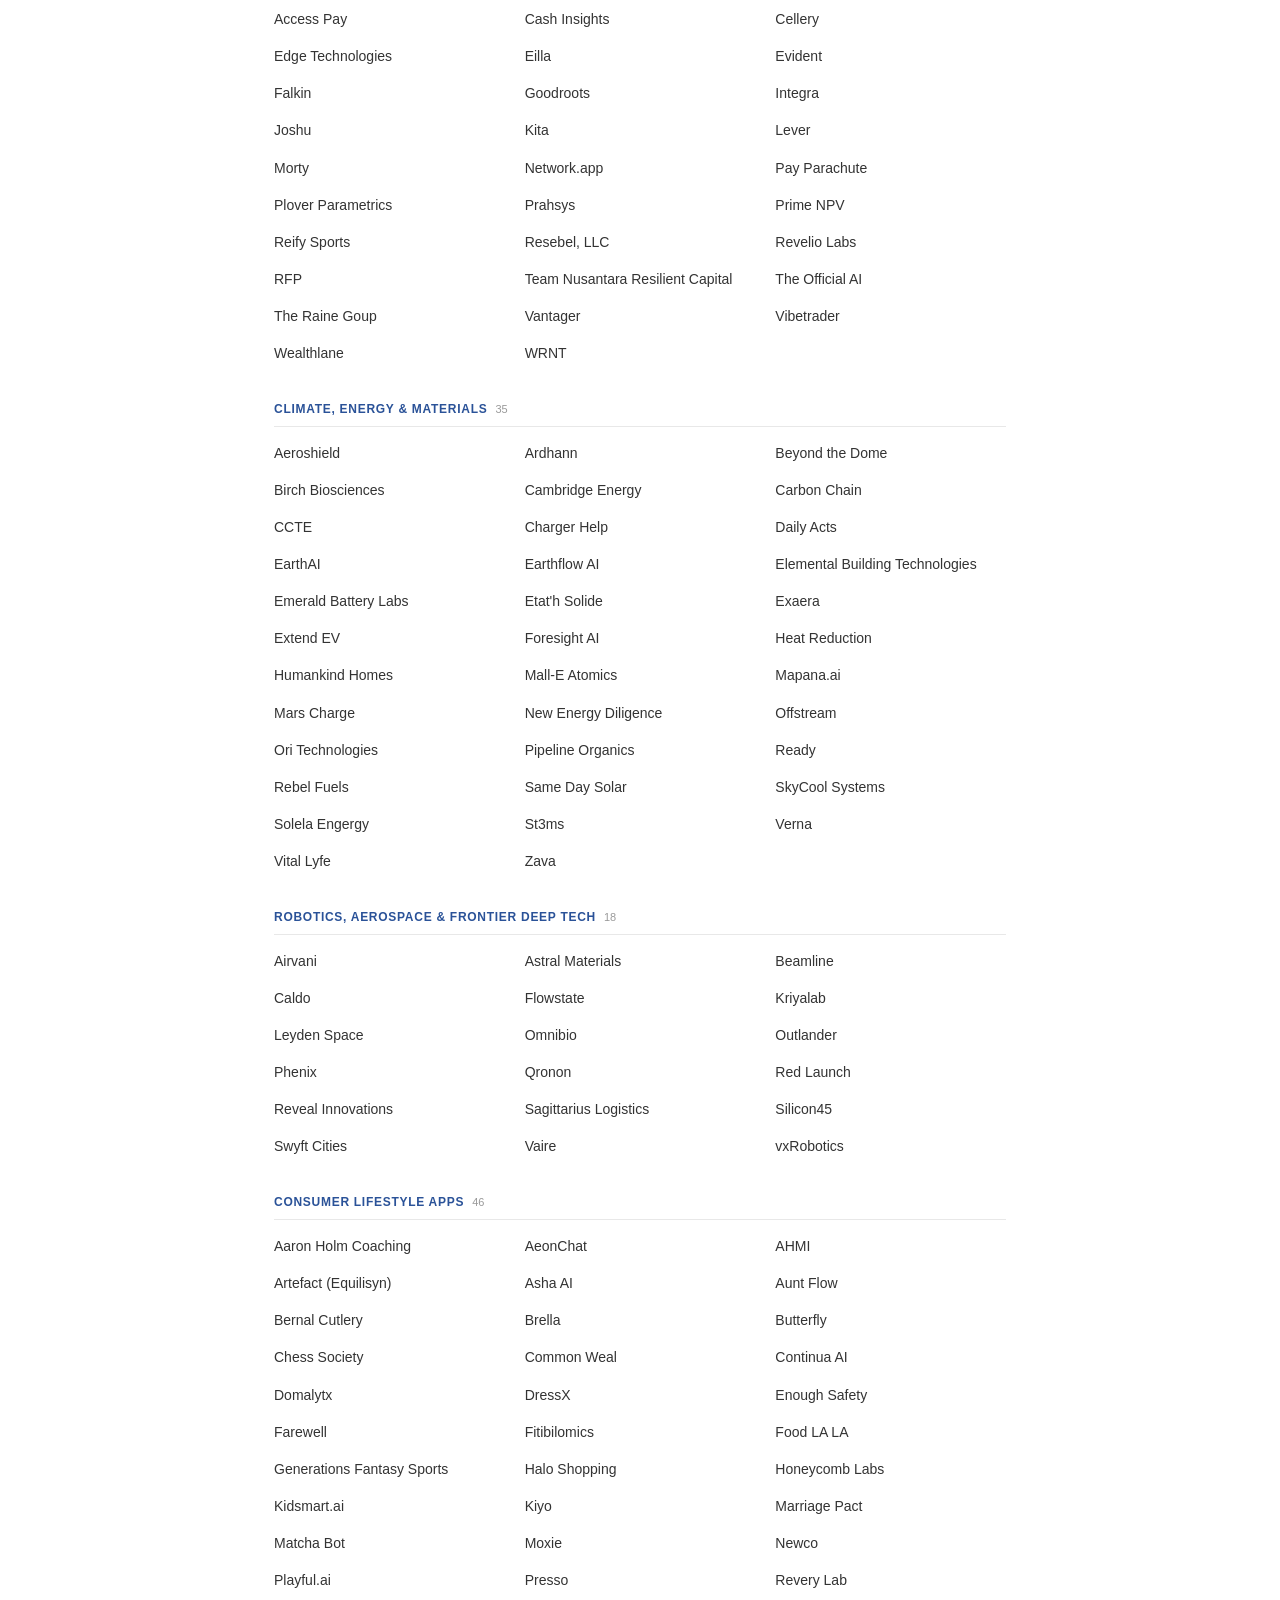
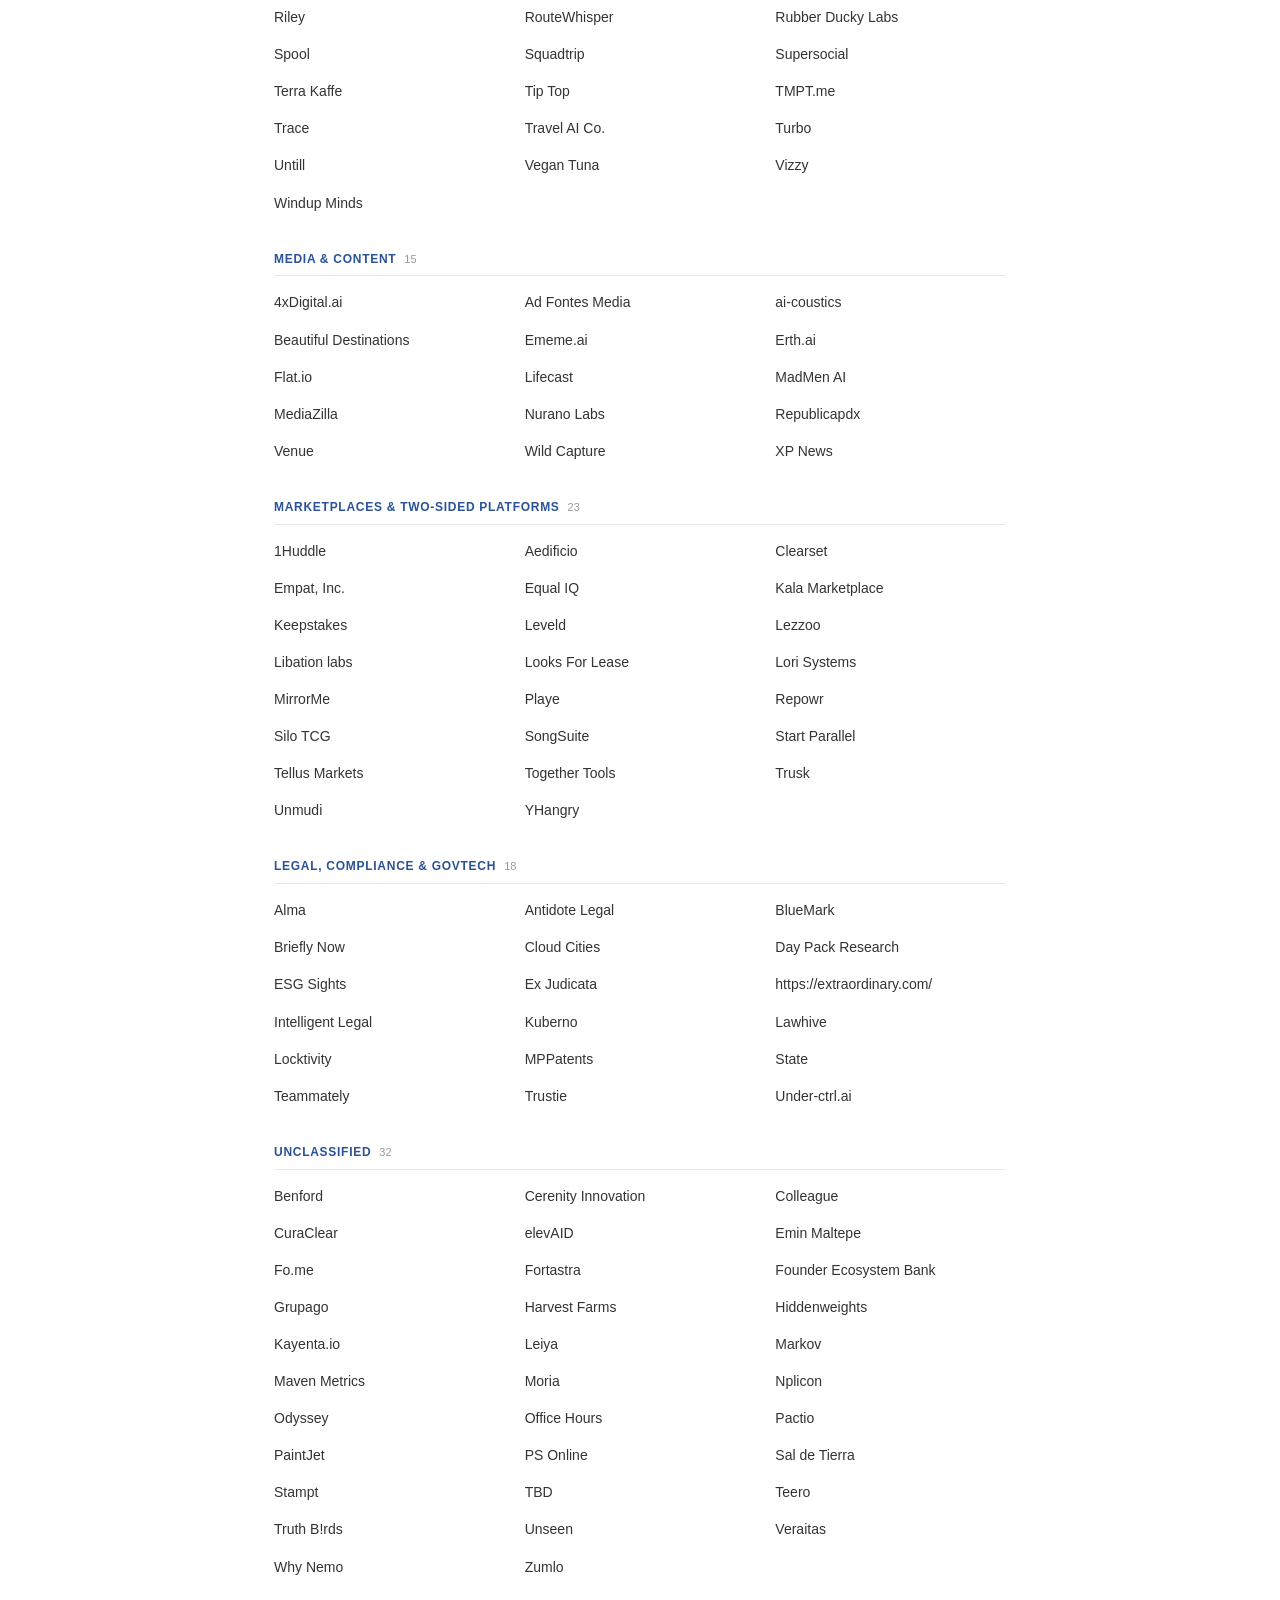
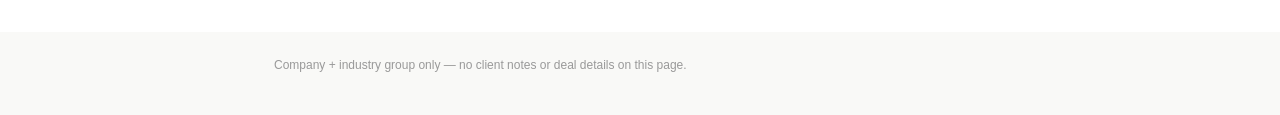
==== commit 00423372: "Add category donut chart to Greenhouse Company Map Same validated 12-color palette as the private re" ====
--- a/greenhouse.html
+++ b/greenhouse.html
@@ -27,17 +27,27 @@
 
   <!-- ─── Header ──────────────────────────────────────────────────────────── -->
   <section id="gh-hero">
-    <div class="container">
-      <p class="section-label">Orrick Tech Studio</p>
-      <h1 class="section-title gh-title">Greenhouse Company Map</h1>
-      <p class="gh-lede">
-        Companies I've worked with through Greenhouse, Orrick's founder-coaching program,
-        grouped by industry so it's easy to browse what's out there.
-      </p>
-      <p class="gh-meta">
-        <span id="ghCount">—</span> companies &middot; updated <span id="ghUpdated">—</span>
-      </p>
+    <div class="container gh-hero-inner">
+      <div class="gh-hero-text">
+        <p class="section-label">Orrick Tech Studio</p>
+        <h1 class="section-title gh-title">Greenhouse Company Map</h1>
+        <p class="gh-lede">
+          Companies I've worked with through Greenhouse, Orrick's founder-coaching program,
+          grouped by industry so it's easy to browse what's out there.
+        </p>
+        <p class="gh-meta">
+          <span id="ghCount">—</span> companies &middot; updated <span id="ghUpdated">—</span>
+        </p>
+      </div>
+      <div class="gh-donut-wrap">
+        <svg id="ghDonut" viewBox="0 0 100 100" role="img" aria-label="Companies by category"></svg>
+        <div class="gh-donut-center">
+          <span class="n" id="ghDonutCount">—</span>
+          <span class="cap">Companies</span>
+        </div>
+      </div>
     </div>
+    <div class="gh-tip" id="ghTip"></div>
   </section>
 
   <!-- ─── Filters ─────────────────────────────────────────────────────────── -->
--- a/css/greenhouse.css
+++ b/css/greenhouse.css
@@ -10,10 +10,114 @@
 #gh-hero {
   background: #ffffff;
   padding: 40px 0 20px;
+  position: relative;
+}
+
+.gh-hero-inner {
+  display: flex;
+  align-items: center;
+  justify-content: space-between;
+  gap: 32px;
+  flex-wrap: wrap;
+}
+
+.gh-hero-text {
+  flex: 1;
+  min-width: 260px;
 }
 
 .gh-title {
   margin-bottom: 10px;
+}
+
+/* ─── Donut chart ─────────────────────────────────────────────────────────── */
+
+.gh-donut-wrap {
+  position: relative;
+  width: 116px;
+  height: 116px;
+  flex: none;
+}
+
+.gh-donut-wrap svg {
+  width: 100%;
+  height: 100%;
+  display: block;
+  overflow: visible;
+}
+
+.gh-donut-wrap circle {
+  cursor: pointer;
+  transition: opacity 0.12s ease;
+}
+
+.gh-donut-wrap circle:hover,
+.gh-donut-wrap circle.hover {
+  opacity: 0.72;
+}
+
+.gh-donut-center {
+  position: absolute;
+  inset: 0;
+  display: flex;
+  flex-direction: column;
+  align-items: center;
+  justify-content: center;
+  pointer-events: none;
+  line-height: 1.1;
+}
+
+.gh-donut-center .n {
+  font-family: Georgia, 'Times New Roman', serif;
+  font-size: 26px;
+  color: #1a1a1a;
+}
+
+.gh-donut-center .cap {
+  font-size: 9px;
+  font-weight: 600;
+  letter-spacing: 0.06em;
+  text-transform: uppercase;
+  color: #999;
+  margin-top: 1px;
+}
+
+.gh-tip {
+  position: fixed;
+  z-index: 200;
+  background: #1a1a1a;
+  color: #fff;
+  font-size: 12.5px;
+  padding: 6px 10px;
+  border-radius: 4px;
+  pointer-events: none;
+  opacity: 0;
+  transform: translate(-50%, -100%);
+  white-space: nowrap;
+  transition: opacity 0.1s ease;
+}
+
+.gh-tip.show {
+  opacity: 1;
+}
+
+.gh-tip b {
+  font-variant-numeric: tabular-nums;
+}
+
+/* Color dots on the filter pills, matching the donut's palette */
+.jump-pill .dot {
+  display: inline-block;
+  width: 8px;
+  height: 8px;
+  border-radius: 50%;
+  margin-right: 7px;
+  vertical-align: -1px;
+}
+
+@media (max-width: 640px) {
+  .gh-hero-inner { flex-direction: column; align-items: flex-start; }
+  .gh-donut-wrap { align-self: center; }
 }
 
 .gh-lede {
